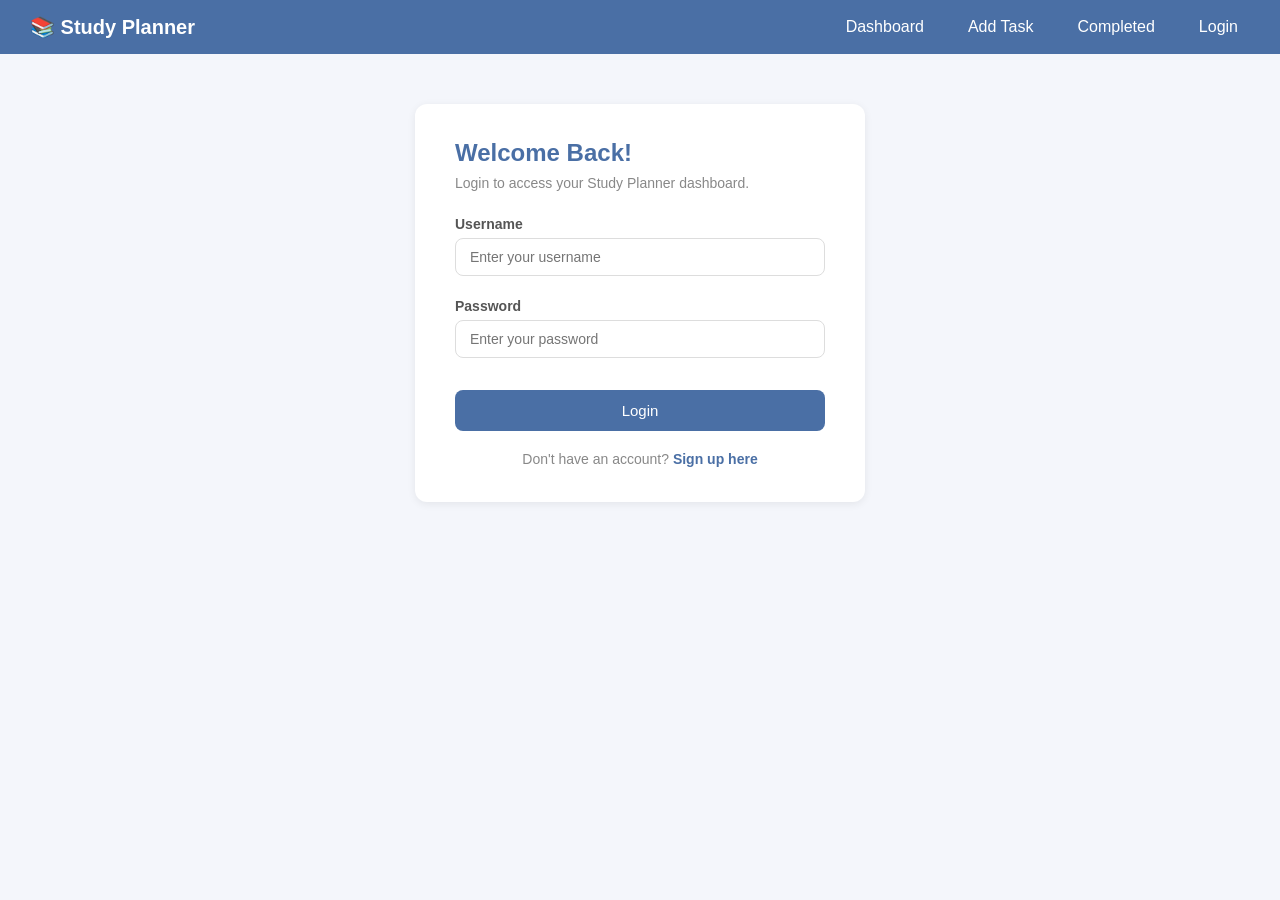
==== frontend/login.html @ b728010c "UA1" ====
<!DOCTYPE html>
<html lang="en">
<head>
    <meta charset="UTF-8">
    <meta name="viewport" content="width=device-width, initial-scale=1.0">
    <title>Login - Study Planner</title>
    <link rel="stylesheet" href="css/style.css">
</head>
<body>

    <nav class="navbar">
        <div class="nav-logo">📚 Study Planner</div>
        <ul class="nav-links">
            <li><a href="index.html">Dashboard</a></li>
            <li><a href="add-task.html">Add Task</a></li>
            <li><a href="completed.html">Completed</a></li>
            <li><a href="login.html">Login</a></li>
        </ul>
    </nav>

    <main class="main-content">
        <div class="form-container">
            <h2>Welcome Back!</h2>
            <p class="form-subtitle">Login to access your Study Planner dashboard.</p>

            <!-- Error Message -->
            <div class="error-message" id="error-message" style="display:none;">
                ⚠️ <span id="error-text"></span>
            </div>

            <div class="form-group">
                <label for="username">Username</label>
                <input type="text" id="username" placeholder="Enter your username">
                <span class="field-error" id="username-error"></span>
            </div>

            <div class="form-group">
                <label for="password">Password</label>
                <input type="password" id="password" placeholder="Enter your password">
                <span class="field-error" id="password-error"></span>
            </div>

            <button class="btn-primary" onclick="handleLogin()">Login</button>

            <p class="form-footer">Don't have an account? <a href="signup.html">Sign up here</a></p>
        </div>
    </main>

    <script src="js/auth.js"></script>
</body>
</html>
---- frontend/css/style.css ----
* {
    margin: 0;
    padding: 0;
    box-sizing: border-box;
}

body {
    font-family: 'Segoe UI', sans-serif;
    background-color: #f4f6fb;
    color: #333;
}

.navbar {
    background-color: #4a6fa5;
    padding: 15px 30px;
    display: flex;
    justify-content: space-between;
    align-items: center;
}

.nav-logo {
    color: white;
    font-size: 20px;
    font-weight: bold;
}

.nav-links {
    list-style: none;
    display: flex;
    gap: 20px;
}

.nav-links a {
    color: white;
    text-decoration: none;
    padding: 6px 12px;
    border-radius: 6px;
}

.nav-links a:hover {
    background-color: rgba(255,255,255,0.2);
}

.main-content {
    max-width: 1100px;
    margin: 30px auto;
    padding: 0 20px;
}

/* ===== FORM CONTAINER ===== */
.form-container {
    max-width: 450px;
    margin: 50px auto;
    background-color: white;
    padding: 35px 40px;
    border-radius: 12px;
    box-shadow: 0 2px 8px rgba(0,0,0,0.07);
}

.form-container h2 {
    font-size: 24px;
    color: #4a6fa5;
    margin-bottom: 8px;
}

.form-subtitle {
    color: #888;
    font-size: 14px;
    margin-bottom: 25px;
}

/* ===== FORM GROUPS ===== */
.form-group {
    margin-bottom: 18px;
    display: flex;
    flex-direction: column;
}

.form-group label {
    font-size: 14px;
    font-weight: 600;
    margin-bottom: 6px;
    color: #555;
}

.form-group input,
.form-group select {
    padding: 10px 14px;
    border: 1px solid #ddd;
    border-radius: 8px;
    font-size: 14px;
    outline: none;
    transition: border 0.2s;
}

.form-group input:focus,
.form-group select:focus {
    border-color: #4a6fa5;
}

.field-error {
    font-size: 12px;
    color: red;
    margin-top: 4px;
}

/* ===== BUTTONS ===== */
.btn-primary {
    width: 100%;
    padding: 12px;
    background-color: #4a6fa5;
    color: white;
    border: none;
    border-radius: 8px;
    font-size: 15px;
    cursor: pointer;
    margin-top: 10px;
    transition: background 0.2s;
}

.btn-primary:hover {
    background-color: #3a5a8a;
}

/* ===== MESSAGES ===== */
.error-message {
    background-color: #fff5f5;
    border: 1px solid #e74c3c;
    color: #e74c3c;
    padding: 10px 15px;
    border-radius: 8px;
    margin-bottom: 15px;
    font-size: 14px;
}

.success-message {
    background-color: #f0fff4;
    border: 1px solid #2ecc71;
    color: #27ae60;
    padding: 10px 15px;
    border-radius: 8px;
    margin-bottom: 15px;
    font-size: 14px;
}

.form-footer {
    text-align: center;
    margin-top: 20px;
    font-size: 14px;
    color: #888;
}

.form-footer a {
    color: #4a6fa5;
    text-decoration: none;
    font-weight: 600;
}
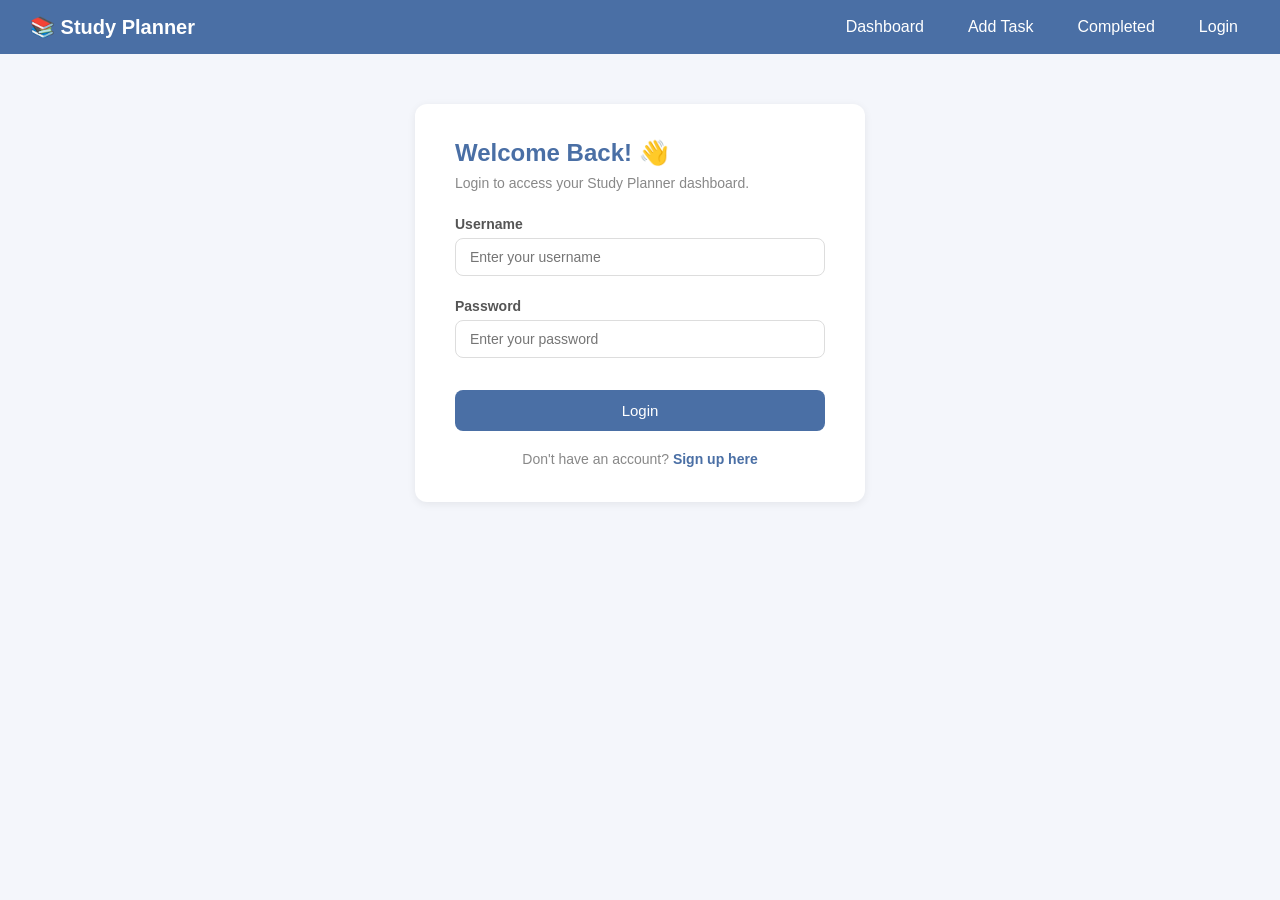
==== commit 9469da6c: "UA4" ====
--- a/frontend/login.html
+++ b/frontend/login.html
@@ -14,19 +14,23 @@
             <li><a href="index.html">Dashboard</a></li>
             <li><a href="add-task.html">Add Task</a></li>
             <li><a href="completed.html">Completed</a></li>
-            <li><a href="login.html">Login</a></li>
+            <li><a href="login.html" class="active">Login</a></li>
         </ul>
     </nav>
 
     <main class="main-content">
         <div class="form-container">
-            <h2>Welcome Back!</h2>
-            <p class="form-subtitle">Login to access your Study Planner dashboard.</p>
+
+            <div class="form-header">
+                <h2>Welcome Back! 👋</h2>
+                <p class="form-subtitle">Login to access your Study Planner dashboard.</p>
+            </div>
 
             <!-- Error Message -->
-            <div class="error-message" id="error-message" style="display:none;">
-                ⚠️ <span id="error-text"></span>
-            </div>
+            <div class="error-message" id="error-message" style="display:none;"></div>
+
+            <!-- Success Message -->
+            <div class="success-message" id="success-message" style="display:none;"></div>
 
             <div class="form-group">
                 <label for="username">Username</label>
@@ -40,9 +44,10 @@
                 <span class="field-error" id="password-error"></span>
             </div>
 
-            <button class="btn-primary" onclick="handleLogin()">Login</button>
+            <button class="btn-primary" id="login-btn" onclick="handleLogin()">Login</button>
 
             <p class="form-footer">Don't have an account? <a href="signup.html">Sign up here</a></p>
+
         </div>
     </main>
 
--- a/frontend/css/style.css
+++ b/frontend/css/style.css
@@ -154,4 +154,49 @@
     color: #4a6fa5;
     text-decoration: none;
     font-weight: 600;
+}
+
+
+/* ===== LOADER SPINNER ===== */
+.spinner {
+    display: inline-block;
+    width: 14px;
+    height: 14px;
+    border: 2px solid rgba(255,255,255,0.4);
+    border-top-color: white;
+    border-radius: 50%;
+    animation: spin 0.7s linear infinite;
+    vertical-align: middle;
+    margin-right: 6px;
+}
+
+@keyframes spin {
+    to { transform: rotate(360deg); }
+}
+
+@keyframes shake {
+    0%, 100% { transform: translateX(0); }
+    20% { transform: translateX(-8px); }
+    40% { transform: translateX(8px); }
+    60% { transform: translateX(-5px); }
+    80% { transform: translateX(5px); }
+}
+
+.shake {
+    animation: shake 0.4s ease;
+}
+
+.btn-primary:disabled {
+    background-color: #7a9cc5;
+    cursor: not-allowed;
+}
+
+.form-group input.input-error {
+    border-color: #e74c3c;
+    background-color: #fff5f5;
+}
+
+.form-group input.input-success {
+    border-color: #2ecc71;
+    background-color: #f0fff4;
 }
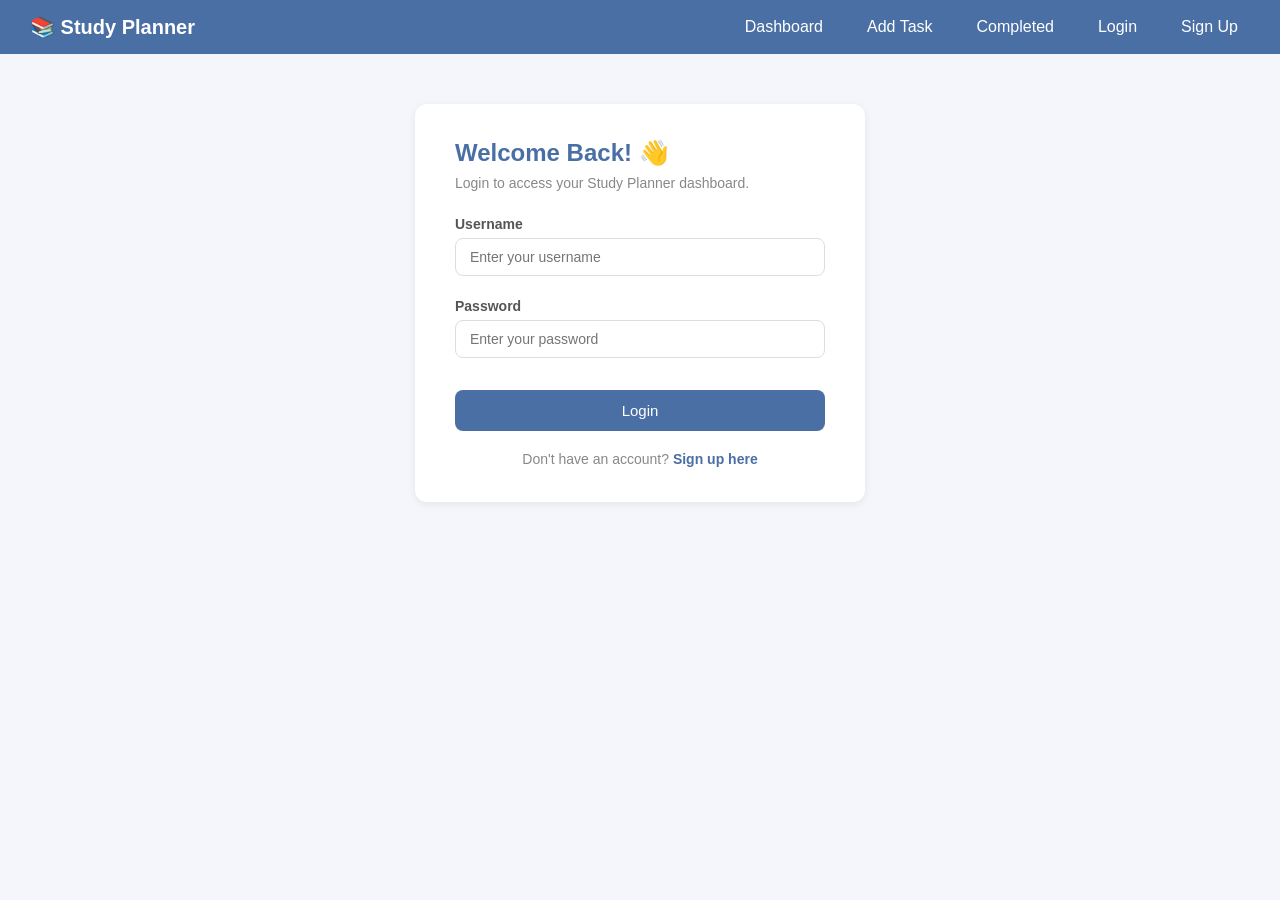
==== commit 816f4ab4: "uA7" ====
--- a/frontend/login.html
+++ b/frontend/login.html
@@ -51,6 +51,10 @@
         </div>
     </main>
 
+    <script src="js/session.js"></script>
     <script src="js/auth.js"></script>
+        <script>
+            updateNavbar();
+        </script>
 </body>
 </html>
--- a/frontend/css/style.css
+++ b/frontend/css/style.css
@@ -199,4 +199,22 @@
 .form-group input.input-success {
     border-color: #2ecc71;
     background-color: #f0fff4;
+}
+
+/* ===== NAVBAR USERNAME ===== */
+.nav-username {
+    color: white;
+    font-size: 15px;
+    padding: 6px 12px;
+    background-color: rgba(255,255,255,0.15);
+    border-radius: 6px;
+}
+
+.nav-logout {
+    color: #ffcccc !important;
+    border: 1px solid rgba(255,255,255,0.3) !important;
+}
+
+.nav-logout:hover {
+    background-color: rgba(231,76,60,0.3) !important;
 }
